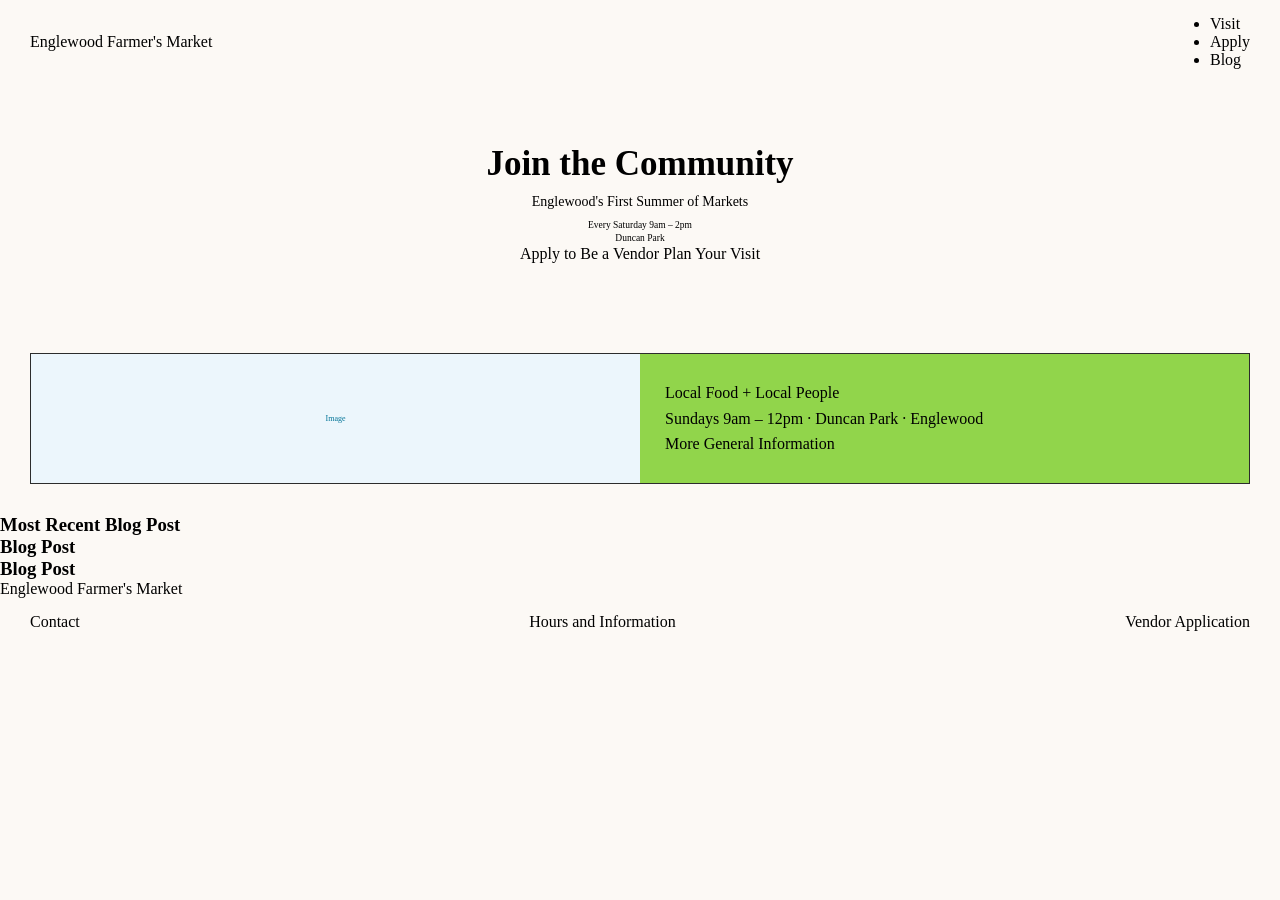
==== index.html @ 92fa63f2 "Update index.html" ====
<!DOCTYPE html>
<html lang="en">
<head>
  <meta charset="UTF-8" />
  <meta name="viewport" content="width=device-width, initial-scale=1.0" />
  <title>Englewood Farmer's Market</title>
  <link rel="stylesheet" href="styles.css" />
</head>
<body>

  <!-- NAVIGATION -->
  <nav>
    <div class="nav-logo">
      <p>Englewood Farmer's Market</p>
    </div>
    <ul>
      <li><a href="visit.html">Visit</a></li>
      <li><a href="apply.html">Apply</a></li>
      <li><a href="blog.html">Blog</a></li>
    </ul>
  </nav>

  <!-- HERO -->
  <section id="hero">
    <h1>Join the Community</h1>
    <h2>Englewood's First Summer of Markets</h2>
    <p>Every Saturday 9am – 2pm</p>
    <p>Duncan Park</p>
    <div class="hero-buttons">
      <a href="apply.html">Apply to Be a Vendor</a>
      <a href="visit.html">Plan Your Visit</a>
    </div>
  </section>

  <!-- ABOUT -->
  <section id="about">
    <div class="about-image">
      <p>Image</p>
    </div>
    <div class="about-text">
      <p>Local Food + Local People</p>
      <p>Sundays 9am – 12pm · Duncan Park · Englewood</p>
      <p>More General Information</p>
    </div>
  </section>

  <!-- BLOG PREVIEW -->
  <section id="blog-preview">
    <div class="blog-card featured">
      <h3>Most Recent Blog Post</h3>
    </div>
    <div class="blog-card">
      <h3>Blog Post</h3>
    </div>
    <div class="blog-card">
      <h3>Blog Post</h3>
    </div>
  </section>

  <!-- FOOTER -->
  <footer>
    <div class="footer-logo">
      <p>Englewood Farmer's Market</p>
    </div>
    <nav class="footer-links">
      <a href="contact.html">Contact</a>
      <a href="visit.html">Hours and Information</a>
      <a href="apply.html">Vendor Application</a>
    </nav>
  </footer>

</body>
</html>
---- styles.css ----
html{
    font-size: 62.5%;
}
*{
    margin: 0;
    padding: 0;
    box-sizing: border-box;
}
body {
    font-family: Georgia, 'Times New Roman', Times, serif;
    font-size: 1.6rem;
    background-color: #FCF9F5;
}
a{
    text-decoration: none;
    color: inherit;
}
/*--Navigation-*/

nav{
    display: flex;
    justify-content: space-between;
    align-items: center;
    padding: 1.5rem 3rem;
    border-bottom: 1px;
}
nav ul a{
    list-style: none;
    display:flex;
    gap: 2rem;
}
nav ul a:hover{
    text-decoration: underline;
}

/*--Hero-*/

#hero{
    text-align: center;
    padding: 6rem 2rem;
    background-color: #FCF9F5;
}

#hero h1{
    font-size: 3.5rem;
    margin-bottom: 1rem;
}

#hero h2{
    font-size: 1.4rem;
    margin-bottom: 1rem;
    font-weight: normal;
}
#hero p{
margin-bottom: .25rem;
font-size: .95rem;
}

.hero.buttons{
display: flex;
justify-content: center;
gap: 1.5rem;
}

.hero.buttons a{
    padding: 1.75rem;
    border: 1px solid #2c2c2c;
    font-size: .8rem;
    letter-spacing: .1rem;
    text-transform: uppercase;
}
.hero.buttons a:hover{
background-color: #2c2c2c;
color: #FCF9F5;
}

/*--About--*/

#about{
    display: flex;
    margin:3rem;
    border: 1px solid #2c2c2c
}

.about-image{
    flex: 1;
    padding: 3rem 2.5rem;
    background-color: #ECF6FC;
    display: flex;
    align-items: center;
    justify-content: center;
    font-size: .8rem;
    color: #007397;
}
.about-text{
    flex: 1;
    padding: 3rem 2.5rem;
    display: flex;
    flex-direction: column;
    justify-content: center;
    gap: .75rem;
    background-color: #91D54B;
}
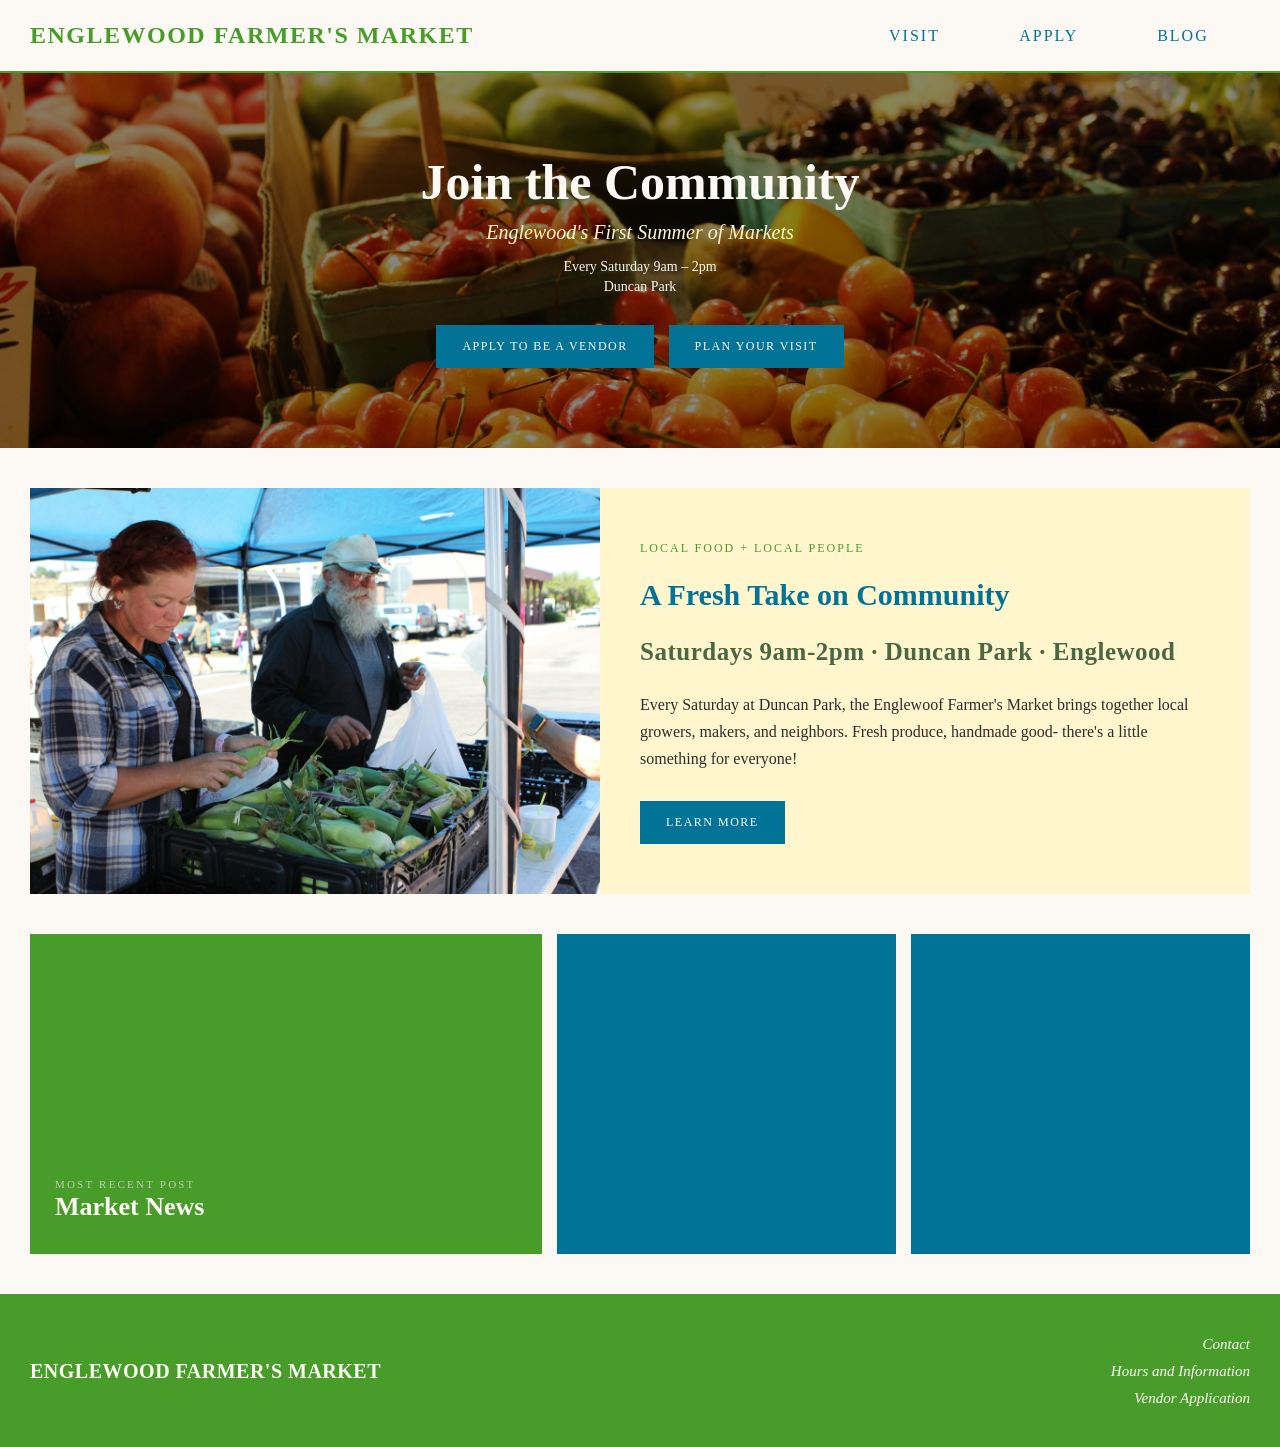
==== commit 74852614: "Finished Home Page and Created Visit US Major Updates to Home Page in CSS Imagery added Stylized eve" ====
--- a/index.html
+++ b/index.html
@@ -35,25 +35,26 @@
   <!-- ABOUT -->
   <section id="about">
     <div class="about-image">
-      <p>Image</p>
+      <img src="images/farmers-market-about-card-image.jpg" alt="Englewood's Farmer's Market"/>
     </div>
     <div class="about-text">
-      <p>Local Food + Local People</p>
-      <p>Sundays 9am – 12pm · Duncan Park · Englewood</p>
-      <p>More General Information</p>
+      <p class="about-lead"> Local Food + Local People</p>
+      <h2> A Fresh Take on Community</h2>
+      <p class="about-details">Saturdays 9am-2pm · Duncan Park · Englewood</p>
+      <p>Every Saturday at Duncan Park, the Englewoof Farmer's Market brings together local growers, makers, and neighbors. Fresh produce, handmade good- there's a little something for everyone!</p>
+      <a href="visit.html" class="about-cta"> Learn More</a>
     </div>
   </section>
 
   <!-- BLOG PREVIEW -->
   <section id="blog-preview">
     <div class="blog-card featured">
-      <h3>Most Recent Blog Post</h3>
+      <span class="blog-card-label"> Most Recent Post</span>
+      <h3> Market News</h3>
     </div>
     <div class="blog-card">
-      <h3>Blog Post</h3>
     </div>
     <div class="blog-card">
-      <h3>Blog Post</h3>
     </div>
   </section>
 
--- a/styles.css
+++ b/styles.css
@@ -1,3 +1,15 @@
+:root{
+    --color-bg: #FCF9F5;
+    --color-yellow:#FFF6CE;
+    --color-teal:#007397;
+    --color-light-teal:#7EE0FF;
+    --color-green:#489C29;
+    --color-green-lt:#91D54B;
+    --color-orange:#FF9D26;
+    --color-text:#2c2c2c;
+    --color-text-muted:#4a6741;
+
+}
 html{
     font-size: 62.5%;
 }
@@ -18,86 +30,261 @@
 /*--Navigation-*/
 
 nav{
-    display: flex;
+    display:flex;
     justify-content: space-between;
+    align-items: stretch;
+    min-height: 7rem;
+    padding: 0 3rem;
+    border-bottom: 2px solid var(--color-green);
+    background-color: var(--color-bg);
+}
+nav ul {
+    list-style: none;
+    display: flex;
+    gap: 0;
+    align-items: stretch;
+    width: 33%;
+}
+nav ul li{
+    display: flex;
+    align-items: stretch;
+    flex: 1;
+}
+nav ul a{
+    flex: 1;
+    color: var(--color-teal);
+    background-color: transparent;
+    text-transform: uppercase;
+    font-size: 1.6rem;
+    letter-spacing: 0.2rem;
+    padding: 0;
+    justify-content: center;
+    display: flex;
     align-items: center;
-    padding: 1.5rem 3rem;
-    border-bottom: 1px;
-}
-nav ul a{
-    list-style: none;
-    display:flex;
-    gap: 2rem;
+
 }
 nav ul a:hover{
-    text-decoration: underline;
+    color: var(--color-bg);
+    background-color: var(--color-orange);
+    text-decoration: none;
+}
+.nav-logo p{
+    font-size: 2.4rem;
+    font-weight: bold;
+    letter-spacing: 0.15rem;
+    text-transform: uppercase;
+    color: var(--color-green);
+    padding: 2rem 0;
+    line-height: 1.3;
 }
 
 /*--Hero-*/
 
 #hero{
     text-align: center;
-    padding: 6rem 2rem;
-    background-color: #FCF9F5;
+    padding: 8rem 2rem;
+    background-image: 
+        linear-gradient(rgba(0,0,0,0.45), rgba(0,0,0,0.45)),
+        url('images/HeroMarketImage.jpg');
+    background-size: cover;
+    background-position: center;
+    background-repeat: no-repeat;
 }
 
 #hero h1{
-    font-size: 3.5rem;
+    font-size: 5rem;
     margin-bottom: 1rem;
+    color: var(--color-bg);
 }
 
 #hero h2{
-    font-size: 1.4rem;
-    margin-bottom: 1rem;
+    font-size: 2rem;
+    margin-bottom: 1.5rem;
     font-weight: normal;
+    font-style: italic;
+    color: var(--color-yellow);
 }
 #hero p{
-margin-bottom: .25rem;
-font-size: .95rem;
-}
-
-.hero.buttons{
+margin-bottom: .4rem;
+font-size: 1.4rem;
+color: var(--color-bg);
+}
+
+.hero-buttons{
 display: flex;
 justify-content: center;
 gap: 1.5rem;
-}
-
-.hero.buttons a{
-    padding: 1.75rem;
-    border: 1px solid #2c2c2c;
-    font-size: .8rem;
-    letter-spacing: .1rem;
-    text-transform: uppercase;
-}
-.hero.buttons a:hover{
-background-color: #2c2c2c;
-color: #FCF9F5;
+margin-top: 3rem;
+}
+
+.hero-buttons a{
+    padding: 1.2rem 2.4rem;
+    border: 2px solid var(--color-teal);
+    background-color: var(--color-teal);
+    color: var(--color-bg);
+    font-size: 1.2rem;
+    letter-spacing: .12em;
+    text-transform: uppercase;
+}
+.hero-buttons a:hover{
+background-color: var(--color-orange);
+border-color: var(--color-orange);
+color: var(--color-bg);
 }
 
 /*--About--*/
 
 #about{
     display: flex;
-    margin:3rem;
-    border: 1px solid #2c2c2c
+    margin:4rem 3rem;
+    overflow: hidden;
 }
 
 .about-image{
-    flex: 1;
-    padding: 3rem 2.5rem;
-    background-color: #ECF6FC;
-    display: flex;
-    align-items: center;
-    justify-content: center;
-    font-size: .8rem;
-    color: #007397;
+flex:1;
+overflow: hidden;  
+}
+.about-image img{
+    width: 100%;
+    height: 100%;
+    object-fit: cover;
+    display: block;
 }
 .about-text{
     flex: 1;
-    padding: 3rem 2.5rem;
+    padding: 5rem 4rem;
     display: flex;
     flex-direction: column;
     justify-content: center;
-    gap: .75rem;
-    background-color: #91D54B;
-}
+    gap: 1.8rem;
+    background-color: var(--color-yellow);
+}
+
+.about-text p{
+    font-size: 1.6rem;
+    line-height: 1.7;
+    color: var(--color-text);
+}
+.about-text p:first-child{
+    font-size: 1.2rem;
+    letter-spacing: .2em;
+    text-transform: uppercase;
+    color: var(--color-green);
+    font-style: normal;
+}
+.about-text h2{
+    font-size: 3rem;
+    color:var(--color-teal);
+    line-height: 1.2;
+}
+.about-lead{
+    font-size: 1.2rem !important;
+    letter-spacing: 0.2rem !important;
+    text-transform: uppercase;
+    color: var(--color-green) !important;
+}
+.about-details {
+    font-size: 2.5rem !important;
+    font-weight: bold;
+    color: var(--color-text-muted) !important;
+    letter-spacing: .05rem;
+}
+.about-cta{
+    display: inline-block;
+    align-self: flex-start;
+    margin-top: 1rem;
+    padding: 1.2rem 2.4rem;
+    background-color: var(--color-teal);
+    color: var(--color-bg);
+    font-size: 1.2rem;
+    letter-spacing: 0.15rem;
+    text-transform: uppercase;
+    border: 2px solid var(--color-teal);
+}
+
+.about-cta:hover{
+    background-color: var(--color-orange);
+    border-color: var(--color-orange);
+}
+/*--Blog Preview--*/
+
+#blog-preview{
+    display: flex;
+    gap: 1.5rem;
+    margin: 0 3rem 4rem;
+}
+
+.blog-card{
+    background-color: var(--color-teal);
+    padding: 3rem 2.5rem;
+    display: flex;
+    flex-direction: column;
+    justify-content: flex-end;
+    min-height: 320px;
+    flex:1;
+    transition: opacity 0.2s;
+
+}
+.blog-card:hover{
+    opacity: 0.85;
+}
+.blog-card.featured{
+    flex: 1.6;
+    background-color: var(--color-green);
+
+}
+.blog-card h3{
+    color: var(--color-bg);
+    font-size: 1.8rem;
+    line-height: 1.3;
+}
+.blog-card.featured h3{
+    font-size: 2.6rem;
+}
+.blog-card-label{
+    font-size: 1.1rem;
+    letter-spacing: 0.2em;
+    text-transform: uppercase;
+    color: white;
+    opacity: 0.6;
+}
+
+/*--footer-*/
+footer nav{
+    background-color: transparent;
+    border: none;
+    padding:0;
+    min-height: unset;
+}
+footer{
+    display: flex;
+    justify-content: space-between;
+    align-items: center;
+    padding: 4rem 3rem;
+    border-top: 2px solid var(--color-green);
+    background-color: var(--color-green);
+}
+.footer-logo p{
+    font-size: 2rem;
+    font-weight: bold;
+    letter-spacing: 0.05rem;
+    text-transform: uppercase;
+    color: var(--color-bg);
+    line-height: 1.3;
+}
+.footer-links {
+    display:flex;
+    flex-direction: column;
+    align-items: flex-end;
+    gap: 1rem;
+}
+.footer-links a{
+    font-size: 1.5rem;
+    font-style: italic;
+    color: var(--color-bg);
+}
+
+.footer-links a:hover {
+    color: var(--color-yellow);
+    text-decoration: underline;
+}
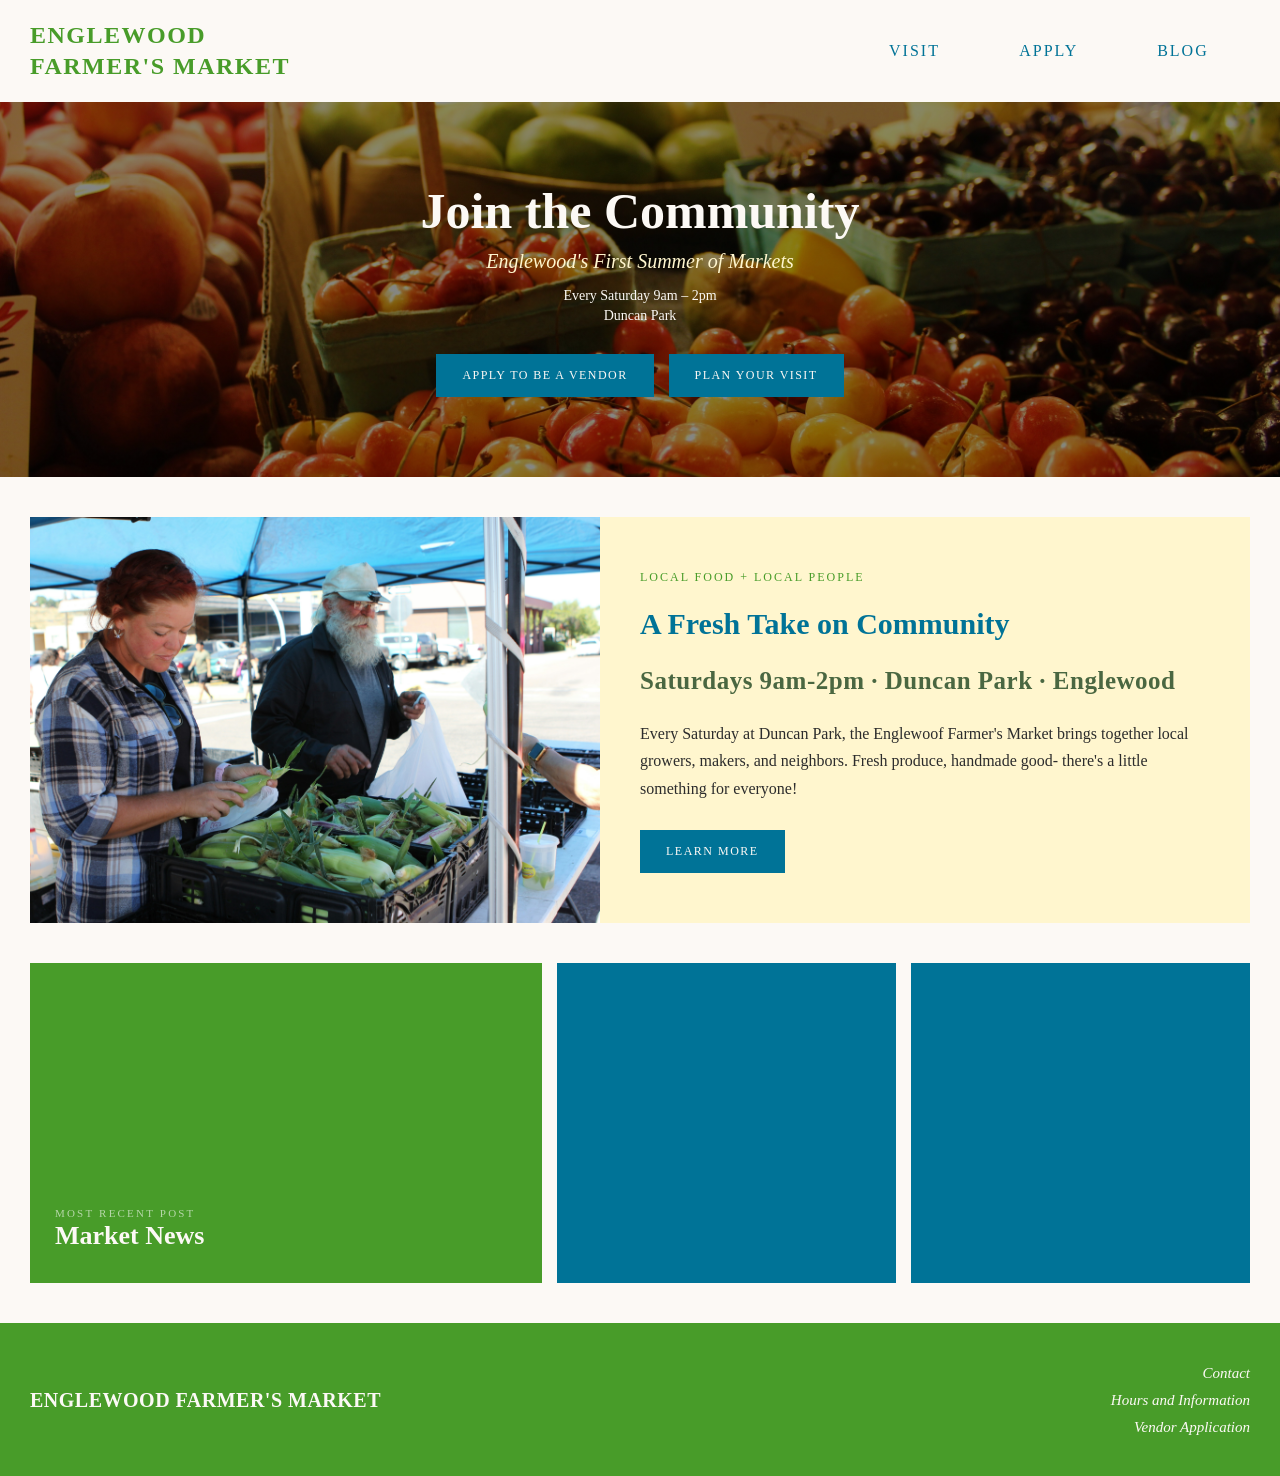
==== commit 45a2b58f: "Small change in logo, apply pointer across the board to <a> and buttons" ====
--- a/index.html
+++ b/index.html
@@ -11,12 +11,14 @@
   <!-- NAVIGATION -->
   <nav>
     <div class="nav-logo">
-      <p>Englewood Farmer's Market</p>
+      <a href="index.html">
+      <p>Englewood <br>Farmer's Market</br></p>
+      </a>
     </div>
     <ul>
       <li><a href="visit.html">Visit</a></li>
       <li><a href="apply.html">Apply</a></li>
-      <li><a href="blog.html">Blog</a></li>
+      <li><a href="../blog/index.html">Blog</a></li>
     </ul>
   </nav>
 
--- a/styles.css
+++ b/styles.css
@@ -18,6 +18,10 @@
     padding: 0;
     box-sizing: border-box;
 }
+
+a, button {
+    cursor: pointer;
+}
 body {
     font-family: Georgia, 'Times New Roman', Times, serif;
     font-size: 1.6rem;
@@ -35,7 +39,6 @@
     align-items: stretch;
     min-height: 7rem;
     padding: 0 3rem;
-    border-bottom: 2px solid var(--color-green);
     background-color: var(--color-bg);
 }
 nav ul {
@@ -77,8 +80,48 @@
     padding: 2rem 0;
     line-height: 1.3;
 }
+/*--footer-*/
+footer nav{
+    background-color: transparent;
+    border: none;
+    padding:0;
+    min-height: unset;
+}
+footer{
+    display: flex;
+    justify-content: space-between;
+    align-items: center;
+    padding: 4rem 3rem;
+    border-top: 2px solid var(--color-green);
+    background-color: var(--color-green);
+}
+.footer-logo p{
+    font-size: 2rem;
+    font-weight: bold;
+    letter-spacing: 0.05rem;
+    text-transform: uppercase;
+    color: var(--color-bg);
+    line-height: 1.3;
+}
+.footer-links {
+    display:flex;
+    flex-direction: column;
+    align-items: flex-end;
+    gap: 1rem;
+}
+.footer-links a{
+    font-size: 1.5rem;
+    font-style: italic;
+    color: var(--color-bg);
+}
+
+.footer-links a:hover {
+    color: var(--color-yellow);
+    text-decoration: underline;
+}
 
 /*--Hero-*/
+/* Home Page---*/
 
 #hero{
     text-align: center;
@@ -249,42 +292,236 @@
     opacity: 0.6;
 }
 
-/*--footer-*/
-footer nav{
-    background-color: transparent;
+/*-- Visit Page ---------*/
+
+
+
+#visit-header{
+    background-color: var(--color-yellow);
+    padding: 6rem 6rem 4rem;
+}
+
+.page-lead{
+    font-size: 1.2rem;
+    letter-spacing: 0.2em;
+    text-transform: uppercase;
+    color: var(--color-green);
+    margin-bottom: 1rem;
+}
+
+#visit-header h1{
+    font-size: 5rem;
+    color: var(--color-teal);
+    line-height: 1.1;
+}
+
+#visit-content{
+    display: flex;
+    margin: 4rem 3rem;
+    overflow: hidden;
+    min-height: 500px;
+}
+
+.visit-info{
+    flex: 1;
+    padding: 5rem 4rem;
+    background-color: var(--color-bg);
+    display: flex;
+    flex-direction: column;
+    gap: 3rem;
+
+}
+
+.visit-info h2{
+    font-size: 3rem;
+    color: var(--color-teal);
+    letter-spacing: -0.01em;
+}
+
+.visit-detail {
+    display:flex;
+    flex-direction: column;
+    gap: 0.6rem;
+}
+
+.visit-label { 
+    font-size: 1.2rem;
+    letter-spacing: 0.2em;
+    text-transform: uppercase;
+    color: var(--color-green);
+    font-weight: bold;
+}
+
+.visit-detail p{
+    font-size: 1.6rem;
+    line-height: 1.7;
+    color: var(--color-text);
+}
+
+.visit-map {
+    flex: 1;
+    border-left: 2px solid var(--color-green);
+    overflow: hidden;
+}
+
+.visit-map iframe{
+    width: 100%;
+    height:100%;
+    display:block;
     border: none;
-    padding:0;
-    min-height: unset;
-}
-footer{
-    display: flex;
-    justify-content: space-between;
+    min-height: 500px;
+}
+/*-- Blog landing page --*/
+
+#blog-header {
+    background-color: var(--color-yellow);
+    padding: 6rem 6rem 4rem;
+    text-align: center;
+}
+
+#blog-header h1{
+    font-size: 6rem;
+    color: var(--color-teal);
+    text-transform: uppercase;
+}
+
+#blog-grid {
+    display: grid;
+    grid-template-columns: 1fr 1fr;
+    gap:1.5rem;
+    margin: 4rem 3rem;
+}
+
+.blog-grid-card {
+    background-color: var(--color-light-teal);
+    padding: 4rem 3rem;
+    display: flex;
+    flex-direction: column;
+    justify-content: center;
     align-items: center;
-    padding: 4rem 3rem;
-    border-top: 2px solid var(--color-green);
+    text-align: center;
+    min-height: 320px;
+    gap: 1.2rem;
+    transition: opacity 0.2s;
+    cursor: pointer;
+}
+
+.blog-grid-card:hover{
+    opacity: .85;
+}
+
+.blog-grid-card h2{
+    font-size: 2.4rem;
+    color:var(--color-teal);
+    line-height: 1.2;
+}
+
+.blog-grid-card p{
+    font-size: 1.4rem;
+    font-style: italic;
+    color: var(--color-text-muted);
+    line-height: 1.5;
+}
+/*--CTA Card on the bottom right --*/
+
+.blog-cta-card{
     background-color: var(--color-green);
-}
-.footer-logo p{
-    font-size: 2rem;
-    font-weight: bold;
-    letter-spacing: 0.05rem;
-    text-transform: uppercase;
-    color: var(--color-bg);
-    line-height: 1.3;
-}
-.footer-links {
-    display:flex;
-    flex-direction: column;
-    align-items: flex-end;
-    gap: 1rem;
-}
-.footer-links a{
-    font-size: 1.5rem;
+
+}
+
+.blog-cta-card h2{
+    color: var(--color-bg);
+    text-transform: uppercase;
+}
+.blog-cta-card p{
+    color: white;
+    opacity: .8;
+}
+
+.blog-cta-card a {
+    display: inline-block;
+    margin-top: 1.5rem;
+    padding: 1.2rem 3rem;
+    background-color: var(--color-teal);
+    color: var(--color-bg);
+    font-size: 1.4rem;
+    text-transform: uppercase;
+}
+
+.blog-cta-card a:hover{
+    background-color: var(--color-orange);
+}
+
+/* ---- Blog Post Page ---*/
+
+#blog-post {
+    margin: 0 4rem 3rem;
+    overflow:hidden;
+}
+
+.post-top{
+background-image: url('../images/HeroMarketImage.jpg');
+background-size: cover;
+background-position: center;
+min-height: 500px;
+display: flex;
+flex-direction: column;
+justify-content: center;
+padding: 6rem 5rem;
+gap:1.5rem;
+}
+
+
+.post-lead{
+    font-size:1.8rem;
+    text-transform: uppercase;
+    letter-spacing:0.2em;
+    color: var(--color-green-lt);
+}
+.post-top h1{
+    font-size: 8rem;
+    color: var(--color-bg);
+    line-height: 1.1;
+}
+
+.post-date{
+    font-size: 3rem;
+    color: var(--color-bg);
     font-style: italic;
-    color: var(--color-bg);
-}
-
-.footer-links a:hover {
-    color: var(--color-yellow);
-    text-decoration: underline;
+}
+
+.post-blurb{
+    font-size: 2.8rem;
+    color: white;
+    line-height: 1.7;
+    max-width: 600px;
+}
+
+
+.post-body{
+    padding: 4rem;
+    background-color: var(--color-bg);
+    display: flex;
+    flex-direction: column;
+    gap:2rem;
+}
+
+.post-body p{
+    font-size: 1.8rem;
+    line-height: 1.8;
+    color:var(--color-text);
+    max-width: 900px;
+}
+
+.post-back{
+    display: inline-block;
+    font-size: 1.8rem;
+    color: var(--color-teal);
+    letter-spacing: .05rem;
+    margin-top: 1rem;
+    align-self: flex-start;
+}
+
+.post-back:hover{
+    color: var(--color-orange);
 }
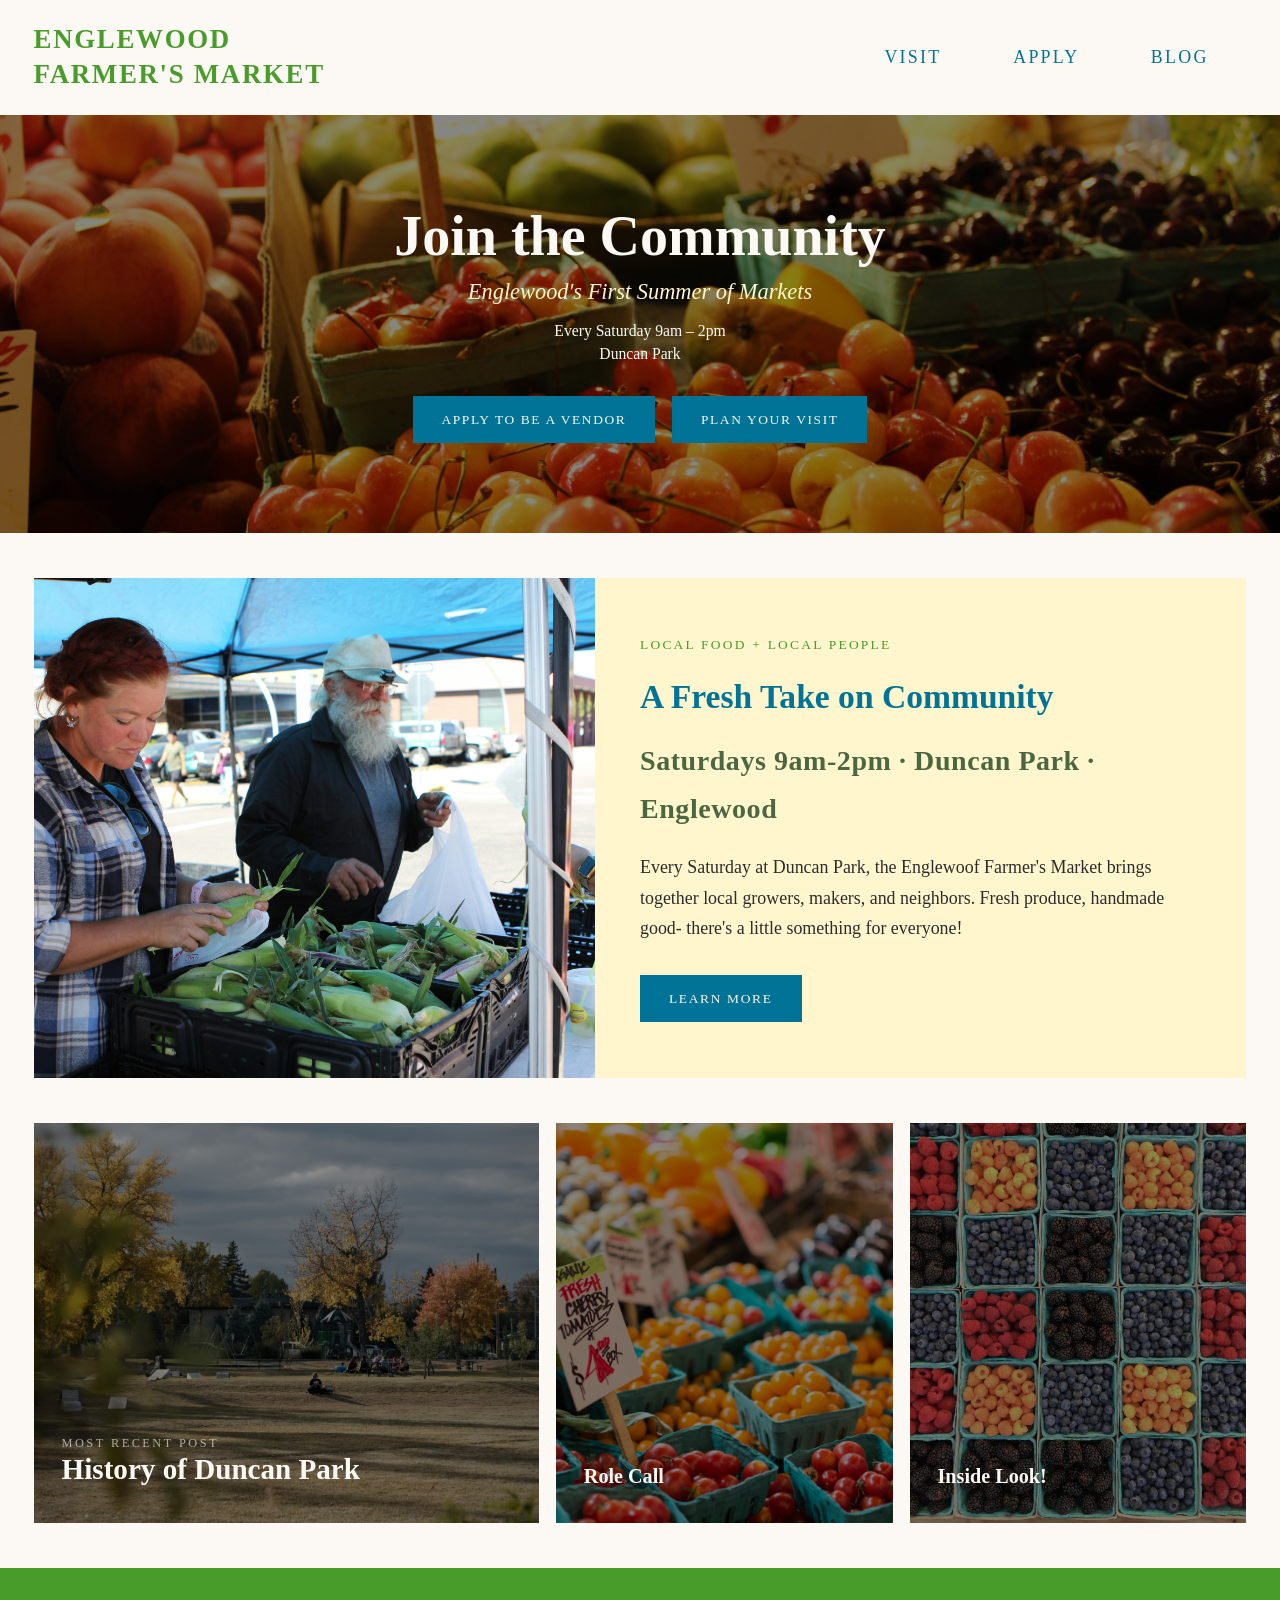
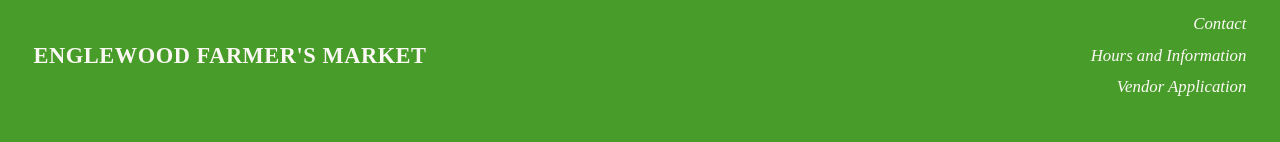
==== commit 6762c40a: "Blog Card images added Added on index.html and blog/index.html images for the blogs" ====
--- a/index.html
+++ b/index.html
@@ -12,13 +12,13 @@
   <nav>
     <div class="nav-logo">
       <a href="index.html">
-      <p>Englewood <br>Farmer's Market</br></p>
+      <p>Englewood <br>Farmer's Market</p>
       </a>
     </div>
     <ul>
       <li><a href="visit.html">Visit</a></li>
-      <li><a href="apply.html">Apply</a></li>
-      <li><a href="../blog/index.html">Blog</a></li>
+      <li><a href="vendor-app.html">Apply</a></li>
+      <li><a href="blog/">Blog</a></li>
     </ul>
   </nav>
 
@@ -29,7 +29,7 @@
     <p>Every Saturday 9am – 2pm</p>
     <p>Duncan Park</p>
     <div class="hero-buttons">
-      <a href="apply.html">Apply to Be a Vendor</a>
+      <a href="vendor-app.html">Apply to Be a Vendor</a>
       <a href="visit.html">Plan Your Visit</a>
     </div>
   </section>
@@ -50,14 +50,18 @@
 
   <!-- BLOG PREVIEW -->
   <section id="blog-preview">
-    <div class="blog-card featured">
+    <a href="blog/duncan-park.html" class="blog-card featured card-duncan">
+
       <span class="blog-card-label"> Most Recent Post</span>
-      <h3> Market News</h3>
-    </div>
-    <div class="blog-card">
-    </div>
-    <div class="blog-card">
-    </div>
+      <h3> History of Duncan Park</h3>
+      </a>
+
+    <a href="blog/roll-call.html" class="blog-card card-rollcall">
+      <h3> Role Call</h3>
+    </a>
+  <a href="blog/inside-look.html" class="blog-card card-insidelook">
+      <h3>Inside Look!</h3>
+  </a>
   </section>
 
   <!-- FOOTER -->
@@ -68,7 +72,7 @@
     <nav class="footer-links">
       <a href="contact.html">Contact</a>
       <a href="visit.html">Hours and Information</a>
-      <a href="apply.html">Vendor Application</a>
+      <a href="vendor-app.html">Vendor Application</a>
     </nav>
   </footer>
 
--- a/styles.css
+++ b/styles.css
@@ -11,7 +11,7 @@
 
 }
 html{
-    font-size: 62.5%;
+    font-size: 70%;
 }
 *{
     margin: 0;
@@ -30,6 +30,15 @@
 a{
     text-decoration: none;
     color: inherit;
+}
+
+/*--___ Shared Page Headers ----*/
+#visit-header,
+#blog-header,
+#apply-header{
+     background-color: var(--color-yellow);
+    padding: 6rem 6rem 4rem;
+    font-size: 1.8rem;
 }
 /*--Navigation-*/
 
@@ -263,7 +272,7 @@
     display: flex;
     flex-direction: column;
     justify-content: flex-end;
-    min-height: 320px;
+    min-height: 400px;
     flex:1;
     transition: opacity 0.2s;
 
@@ -295,11 +304,6 @@
 /*-- Visit Page ---------*/
 
 
-
-#visit-header{
-    background-color: var(--color-yellow);
-    padding: 6rem 6rem 4rem;
-}
 
 .page-lead{
     font-size: 1.2rem;
@@ -374,8 +378,6 @@
 /*-- Blog landing page --*/
 
 #blog-header {
-    background-color: var(--color-yellow);
-    padding: 6rem 6rem 4rem;
     text-align: center;
 }
 
@@ -412,14 +414,14 @@
 
 .blog-grid-card h2{
     font-size: 2.4rem;
-    color:var(--color-teal);
+    color:var(--color-bg);
     line-height: 1.2;
 }
 
 .blog-grid-card p{
     font-size: 1.4rem;
     font-style: italic;
-    color: var(--color-text-muted);
+    color: var(--color-bg);
     line-height: 1.5;
 }
 /*--CTA Card on the bottom right --*/
@@ -452,15 +454,41 @@
     background-color: var(--color-orange);
 }
 
+.card-duncan{
+    background-image: 
+    linear-gradient(rgba(0,0,0,0.45), rgba(0,0,0,0.45)),
+    url('images/duncan-park.jpg');
+    background-size: cover;
+    background-position: center 30%;
+}
+
+.card-rollcall{
+    background-image:
+    linear-gradient(rgba(0,0,0,0.45), rgba(0,0,0,0.45)),
+    url('images/cherry-tomatoes-wide.jpg');
+    background-size: cover;
+    background-position: center;
+}
+
+.card-insidelook{
+    background-image: 
+    linear-gradient(rgba(0,0,0,0.45), rgba(0,0,0,0.45)),
+    url('images/berries-sky.jpg');
+    background-size: cover;
+    background-position: center;
+
+}
 /* ---- Blog Post Page ---*/
 
 #blog-post {
-    margin: 0 4rem 3rem;
+    margin: 0 3rem 3rem;
     overflow:hidden;
 }
 
 .post-top{
-background-image: url('../images/HeroMarketImage.jpg');
+background-image:
+linear-gradient(rgba(0,0,0,0.5), rgba(0,0,0,0.5)),
+ url('images/HeroMarketImage.jpg');
 background-size: cover;
 background-position: center;
 min-height: 500px;
@@ -473,7 +501,7 @@
 
 
 .post-lead{
-    font-size:1.8rem;
+    font-size:1.6rem;
     text-transform: uppercase;
     letter-spacing:0.2em;
     color: var(--color-green-lt);
@@ -485,21 +513,58 @@
 }
 
 .post-date{
-    font-size: 3rem;
+    font-size: 1.6rem;
     color: var(--color-bg);
     font-style: italic;
 }
 
 .post-blurb{
-    font-size: 2.8rem;
+    font-size: 1.8rem;
     color: white;
     line-height: 1.7;
     max-width: 600px;
 }
 
+.post-middle{
+    display: flex;
+    min-height: 400px;
+}
+.post-text-col{
+    flex: 2;
+    padding: 4rem 4rem;
+    background-color: var(--color-bg);
+    display: flex;
+    flex-direction: column;
+    gap: 2rem;
+    justify-content: center;
+}
+
+.post-text-col p{
+    font-size: 1.9rem;
+    line-height: 1.9;
+    color:var(--color-text);
+}
+
+.post-image{
+    flex: 1;
+    overflow: hidden;
+    background-color: var(--color-bg);
+    padding: 3rem;
+    display: flex;
+    align-items: center;
+    justify-content: center;
+}
+
+.post-image img{
+    width: 100%;
+    height: auto;
+    object-fit: cover;
+    display: block;
+    box-shadow: 0 4px 16px rgba(0,0,0,0.15);
+}
 
 .post-body{
-    padding: 4rem;
+    padding: 4rem 5rem;
     background-color: var(--color-bg);
     display: flex;
     flex-direction: column;
@@ -507,10 +572,9 @@
 }
 
 .post-body p{
-    font-size: 1.8rem;
-    line-height: 1.8;
+    font-size: 1.9rem;
+    line-height: 1.9;
     color:var(--color-text);
-    max-width: 900px;
 }
 
 .post-back{
@@ -524,4 +588,276 @@
 
 .post-back:hover{
     color: var(--color-orange);
+}
+
+/*----- VENDOR APPLICATION ------*/
+#apply-header .page-lead{
+    font-size: 2rem;
+    text-transform: uppercase;
+    letter-spacing: 0.25em;
+    text-align: center;
+    color: var(--color-green);
+    margin-bottom: 1rem;
+}
+
+#apply-header h1{
+    font-size: 6rem;
+    color: var(--color-teal);
+    line-height: 1.1;
+    margin-bottom: 1.5rem;
+    text-align: center;
+}
+
+#apply-subhead {
+    font-size: 1.8rem;
+    color: var(--color-text-muted);
+    font-style: italic;
+    max-width: 600px;
+    margin: 0 auto;
+}
+/*-- Vendor Categories Card+Grid ---*/
+
+#vendor-categories {
+    margin: 4rem 3rem;
+}
+
+#vendor-categories h2{
+    font-size: 2.4rem;
+    color: var(--color-teal);
+    text-transform: uppercase;
+    margin-bottom: 3rem;
+}
+
+.category-grid{
+    display: grid;
+    grid-template-columns: 1fr 1fr 1fr;
+    gap: 1.5rem;
+}
+
+.category-card{
+    background-color: var(--color-teal);
+    padding: 5rem 5rem;
+    display: flex;
+    flex-direction: column;
+    gap: 2rem;
+    text-align: center;
+    border-radius: 8px;
+    box-shadow: 0 4px 12px rgba(0,0,0,0.1);
+}
+
+.category-card i{
+    font-size: 4rem;
+    color: var(--color-bg);
+}
+
+.category-card h3{
+    font-size: 2rem;
+    color: var(--color-bg);
+    text-transform: uppercase;
+}
+
+.category-card p{
+    font: 1.5rem;
+    color: var(--color-bg);
+}
+
+/*---Vendor Form Styles---*/
+
+#vendor-form{
+    margin: 4rem 3rem;
+    padding: 5rem 6rem;
+    background-color: var(--color-yellow);
+}
+
+#vendor-form h2{
+    font-size: 4rem;
+    color: var(--color-teal);
+    text-transform: uppercase;
+    text-align: center;
+    margin-bottom: 4rem;
+}
+
+form{
+    display:flex;
+    flex-direction: column;
+    gap: 2.5reml;
+    max-width: 700px;
+    margin: 0 auto;
+}
+
+.form-field{
+    display: flex;
+    flex-direction: column;
+    gap: 0.8rem;
+}
+
+.form-field label{
+    font-size: 1.3rem;
+    text-transform:uppercase;
+    color: var(--color-green);
+    font-weight: bold;
+    margin-top: 1rem;
+}
+
+.form-field input,
+.form-field select {
+    font-family: Georgia, 'Times New Roman', Times, serif;
+    font-size: 1.6rem;
+    padding: 1.2rem 1.6rem;
+    background-color: var(--color-bg);
+    margin-bottom: 1rem;
+    border: none;
+    border-bottom: 1px solid var(--color-teal);
+    color: var(--color-text);
+    width: 100%;
+    outline: none;
+}
+
+.form-field input:focus,
+.form-field select:focus{
+    border-color: var(--color-orange);
+}
+
+.form-field input::placeholder{
+    font-style: italic;
+}
+
+form button[type="submit"]{
+    align-self: flex-start;
+    padding: 1.4rem 3.5rem;
+    color:var(--color-bg);
+    background-color: var(--color-teal);
+    border: 2px solid var(--color-teal);
+    font-family: Georgia, 'Times New Roman', Times, serif;
+    text-transform: uppercase;
+    margin-top: 1rem;
+    margin-bottom: 2rem;
+
+}
+
+form button[type="submit"]:hover{
+    background-color: var(--color-orange);
+    border: 2px solid var(--color-orange);
+    color: var(--color-bg);
+}
+
+/*---- Thank You PAge ---*/
+
+#thankyou{
+    background-color: var(--color-yellow);
+    display: flex;
+    flex-direction: column;
+    align-items: center;
+    justify-content: center;
+    text-align: center;
+    padding: 8rem 3rem;
+    gap: 2rem;
+}
+
+#thankyou .page-lead{
+    font-size: 1.4rem;
+    letter-spacing: .2em;
+    text-transform: uppercase;
+    color:var(--color-green);
+}
+
+#thankyou h1{
+    font-size: 7rem;
+    color: var(--color-teal);
+    line-height: 1.1;
+}
+
+.thankyou-sub{
+    font-size: 1.8rem;
+    color: var(--color-text-muted);
+    font-style: italic;
+    max-width: 600px;
+}
+
+.thankyou-buttons{
+    display: flex;
+    gap: 1.5rem;
+    margin-top: 1rem;
+}
+
+.thankyou-buttons a {
+    padding: 1.2rem 2.4rem;
+    font-size: 1.2rem;
+    text-transform: uppercase;
+    background-color: var(--color-teal);
+    color: var(--color-bg);
+}
+
+.thankyou-buttons a:hover{
+    background-color: var(--color-orange);
+}
+
+/*---Contact Page----*/
+
+#contact-header,
+#contact-header h1,
+#contact-header .page-lead{
+    text-align: center;
+}
+
+#contact-content{
+    max-width: 700px;
+    margin: 5rem auto;
+    padding:0 3rem;
+    display: flex;
+    flex-direction: column;
+    gap: 4rem;
+}
+
+.contact-intro{
+    font-size: 1.8rem;
+    line-height: 1.8;
+    color: var(--color-text);
+    text-align: center;
+    font-style: italic;
+}
+
+.contact-details{
+    display: flex;
+    flex-direction: column;
+    gap: 3rem;
+}
+
+.contact-item{
+    display: flex;
+    align-items: center;
+    gap: 2.5rem;
+    padding: 3rem;
+    background-color: var(--color-yellow);
+}
+
+.contact-item i{
+    font-size: 3.5rem;
+    color: var(--color-teal);
+    width: 4rem;
+    text-align: center;
+}
+
+.contact-item div{
+    display: flex;
+    flex-direction: column;
+    gap: 0.5rem;
+}
+
+.contact-label{
+    font-size: 1.2rem;
+    letter-spacing: 0.2rem;
+    text-transform: uppercase;
+    color: var(--color-green);
+    font-weight: bold;
+}
+
+.contact-item a {
+    font-size: 1.6rem;
+    color: var(--color-teal);
+    line-height: 1.4;
+}
+
+.contact-item a:hover{
+    color: var(--color-orange);
 }
